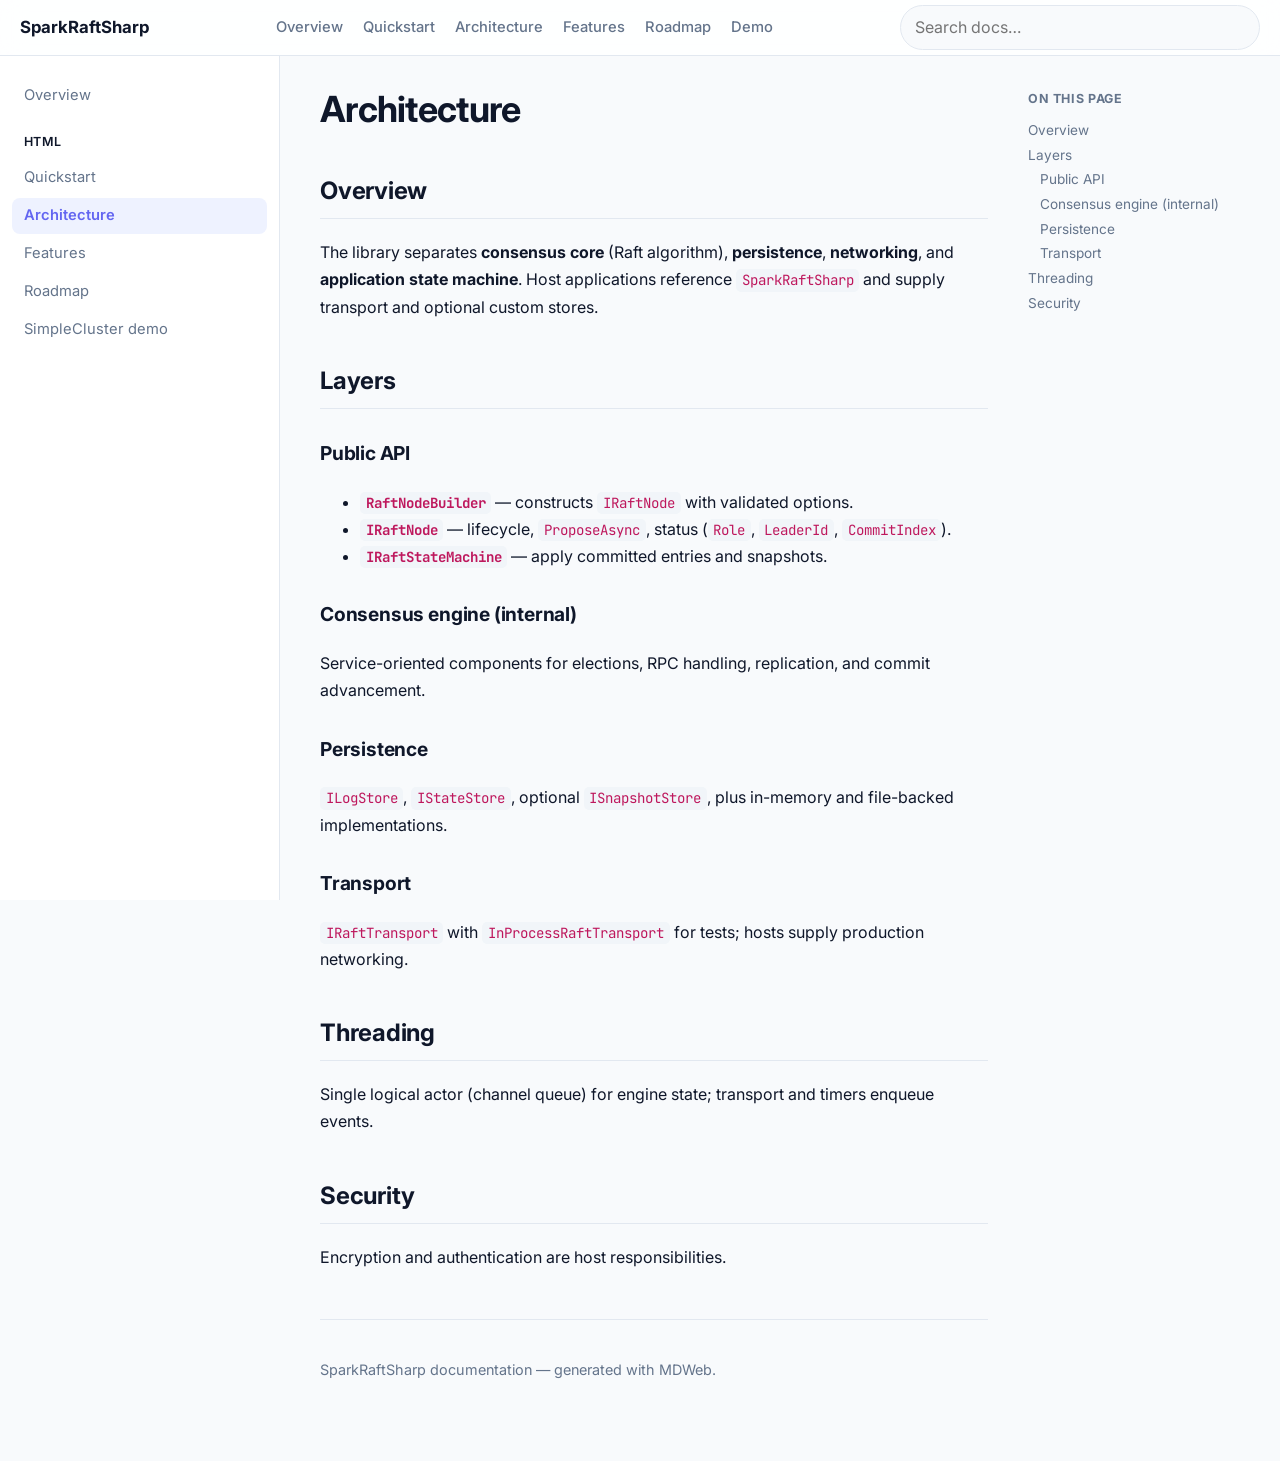
==== docs/architecture.html @ a47719d0 "fix html site theme disappears" ====
<!DOCTYPE html>
<html lang="en">
<head>
  <meta charset="utf-8">
  <meta name="viewport" content="width=device-width, initial-scale=1">
  <title>Architecture · SparkRaftSharp</title>
  <meta name="description" content="Raft consensus library for .NET clustered applications.">
  <link rel="preconnect" href="https://fonts.googleapis.com">
  <link rel="preconnect" href="https://fonts.gstatic.com" crossorigin>
  <link href="https://fonts.googleapis.com/css2?family=Inter:wght@400;500;600;700&family=JetBrains+Mono:wght@400;500&display=swap" rel="stylesheet">
  <link rel="stylesheet" href="assets/css/site.css">
  <link rel="stylesheet" href="assets/vendor/atom-one-dark.min.css">
</head>
<body>
  <div class="site">
    <header class="topbar">
      <button class="sidebar-toggle" id="sidebar-toggle" type="button" aria-label="Toggle navigation">☰</button>
      <a href="index.html" class="brand">SparkRaftSharp</a>
      <nav class="topbar-nav" aria-label="Primary">
        <a href="index.html">Overview</a>
        <a href="quickstart.html">Quickstart</a>
        <a href="architecture.html">Architecture</a>
        <a href="features.html">Features</a>
        <a href="roadmap.html">Roadmap</a>
        <a href="simple-cluster.html">Demo</a>
      </nav>
      <div class="search-wrap">
        <input type="search" id="search" placeholder="Search docs…" autocomplete="off">
      </div>
    </header>

    <div class="layout">
      <aside class="sidebar" id="sidebar">
        <nav class="nav" aria-label="Documentation">
          <ul class="nav-list">
            
                        <li class="nav-item depth-0">
                          
                            <a href="index.html" class="nav-link">Overview</a>
                            
                        </li>
                        
                        <li class="nav-item depth-0">
                          
                            <span class="nav-group">html</span>
                            
                        </li>
                        
                        <li class="nav-item depth-0">
                          
                            <a href="quickstart.html" class="nav-link">Quickstart</a>
                            
                        </li>
                        
                        <li class="nav-item depth-0 is-active">
                          
                            <a href="architecture.html" class="nav-link">Architecture</a>
                            
                        </li>
                        
                        <li class="nav-item depth-0">
                          
                            <a href="features.html" class="nav-link">Features</a>
                            
                        </li>
                        
                        <li class="nav-item depth-0">
                          
                            <a href="roadmap.html" class="nav-link">Roadmap</a>
                            
                        </li>
                        
                        <li class="nav-item depth-0">
                          
                            <a href="simple-cluster.html" class="nav-link">SimpleCluster demo</a>
                            
                        </li>
                        
          </ul>
        </nav>
      </aside>

      <main class="content">
        <article class="doc">
          <header class="doc-header">
            <h1>Architecture</h1>
          </header>
          <div class="doc-body"><h2 id="overview">Overview</h2>
<p>The library separates <strong>consensus core</strong> (Raft algorithm), <strong>persistence</strong>, <strong>networking</strong>, and <strong>application state machine</strong>. Host applications reference <code>SparkRaftSharp</code> and supply transport and optional custom stores.</p>
<h2 id="layers">Layers</h2>
<h3 id="public-api">Public API</h3>
<ul>
<li><strong><code>RaftNodeBuilder</code></strong> — constructs <code>IRaftNode</code> with validated options.</li>
<li><strong><code>IRaftNode</code></strong> — lifecycle, <code>ProposeAsync</code>, status (<code>Role</code>, <code>LeaderId</code>, <code>CommitIndex</code>).</li>
<li><strong><code>IRaftStateMachine</code></strong> — apply committed entries and snapshots.</li>
</ul>
<h3 id="consensus-engine-internal">Consensus engine (internal)</h3>
<p>Service-oriented components for elections, RPC handling, replication, and commit advancement.</p>
<h3 id="persistence">Persistence</h3>
<p><code>ILogStore</code>, <code>IStateStore</code>, optional <code>ISnapshotStore</code>, plus in-memory and file-backed implementations.</p>
<h3 id="transport">Transport</h3>
<p><code>IRaftTransport</code> with <code>InProcessRaftTransport</code> for tests; hosts supply production networking.</p>
<h2 id="threading">Threading</h2>
<p>Single logical actor (channel queue) for engine state; transport and timers enqueue events.</p>
<h2 id="security">Security</h2>
<p>Encryption and authentication are host responsibilities.</p>
</div>
          <footer class="doc-footer">
            <p>SparkRaftSharp documentation — generated with MDWeb.</p>
          </footer>
        </article>

        
                <aside class="toc" aria-label="On this page">
                  <p class="toc-title">On this page</p>
                  <ul>
                    
                        <li class="toc-h2">
                          <a href="#overview">Overview</a>
                        </li>
                        
                        <li class="toc-h2">
                          <a href="#layers">Layers</a>
                        </li>
                        
                        <li class="toc-h3">
                          <a href="#public-api">Public API</a>
                        </li>
                        
                        <li class="toc-h3">
                          <a href="#consensus-engine-internal">Consensus engine (internal)</a>
                        </li>
                        
                        <li class="toc-h3">
                          <a href="#persistence">Persistence</a>
                        </li>
                        
                        <li class="toc-h3">
                          <a href="#transport">Transport</a>
                        </li>
                        
                        <li class="toc-h2">
                          <a href="#threading">Threading</a>
                        </li>
                        
                        <li class="toc-h2">
                          <a href="#security">Security</a>
                        </li>
                        
                  </ul>
                </aside>
                
      </main>
    </div>
  </div>
  <script src="assets/vendor/mermaid.min.js"></script>
  <script src="assets/vendor/highlight.min.js"></script>
  <script src="assets/js/site.js"></script>
</body>
</html>
---- docs/assets/css/site.css ----
:root {
  --bg: #f8fafc;
  --bg-elevated: #ffffff;
  --text: #0f172a;
  --text-muted: #64748b;
  --border: #e2e8f0;
  --accent: #6366f1;
  --accent-soft: #eef2ff;
  --accent-hover: #4f46e5;
  --code-bg: #1e293b;
  --code-text: #e2e8f0;
  --sidebar-width: 280px;
  --topbar-height: 56px;
  --toc-width: 220px;
  --radius: 10px;
  --shadow: 0 1px 3px rgba(15, 23, 42, 0.08), 0 4px 16px rgba(15, 23, 42, 0.04);
  --font-sans: "Inter", system-ui, -apple-system, sans-serif;
  --font-mono: "JetBrains Mono", ui-monospace, monospace;
}

* { box-sizing: border-box; }

html {
  scroll-behavior: smooth;
}

body {
  margin: 0;
  font-family: var(--font-sans);
  font-size: 16px;
  line-height: 1.7;
  color: var(--text);
  background: var(--bg);
  -webkit-font-smoothing: antialiased;
}

a { color: var(--accent); text-decoration: none; }
a:hover { color: var(--accent-hover); text-decoration: underline; }

.site { min-height: 100vh; }

.topbar {
  position: sticky;
  top: 0;
  z-index: 100;
  display: flex;
  align-items: center;
  gap: 1rem;
  height: var(--topbar-height);
  padding: 0 1.25rem;
  background: rgba(255, 255, 255, 0.85);
  backdrop-filter: blur(12px);
  border-bottom: 1px solid var(--border);
}

.brand {
  font-weight: 700;
  font-size: 1.05rem;
  color: var(--text);
  text-decoration: none;
  white-space: nowrap;
}

.brand:hover { color: var(--accent); text-decoration: none; }

.sidebar-toggle {
  display: none;
  border: 1px solid var(--border);
  background: var(--bg-elevated);
  border-radius: 8px;
  padding: 0.35rem 0.6rem;
  cursor: pointer;
  font-size: 1.1rem;
}

.search-wrap { flex: 1; max-width: 360px; margin-left: auto; }

.search-wrap input {
  width: 100%;
  padding: 0.5rem 0.85rem;
  border: 1px solid var(--border);
  border-radius: 999px;
  background: var(--bg);
  font: inherit;
  outline: none;
  transition: border-color 0.15s, box-shadow 0.15s;
}

.search-wrap input:focus {
  border-color: var(--accent);
  box-shadow: 0 0 0 3px var(--accent-soft);
}

.layout {
  display: grid;
  grid-template-columns: var(--sidebar-width) 1fr;
  min-height: calc(100vh - var(--topbar-height));
}

.sidebar {
  position: sticky;
  top: var(--topbar-height);
  height: calc(100vh - var(--topbar-height));
  overflow-y: auto;
  padding: 1.25rem 0.75rem 2rem;
  border-right: 1px solid var(--border);
  background: var(--bg-elevated);
}

.nav-list {
  list-style: none;
  margin: 0;
  padding: 0;
}

.nav-item { margin: 0.1rem 0; }

.nav-link,
.nav-group {
  display: block;
  padding: 0.35rem 0.75rem;
  border-radius: 8px;
  font-size: 0.92rem;
  color: var(--text-muted);
}

.nav-group {
  font-weight: 600;
  color: var(--text);
  margin-top: 0.75rem;
  font-size: 0.78rem;
  text-transform: uppercase;
  letter-spacing: 0.04em;
}

.nav-link:hover {
  background: var(--accent-soft);
  color: var(--accent);
  text-decoration: none;
}

.nav-item.is-active > .nav-link {
  background: var(--accent-soft);
  color: var(--accent);
  font-weight: 600;
}

.nav-item.depth-1 .nav-link,
.nav-item.depth-1 .nav-group { padding-left: 1.25rem; }
.nav-item.depth-2 .nav-link,
.nav-item.depth-2 .nav-group { padding-left: 2rem; }
.nav-item.depth-3 .nav-link,
.nav-item.depth-3 .nav-group { padding-left: 2.75rem; }

.content {
  display: grid;
  grid-template-columns: minmax(0, 1fr) var(--toc-width);
  gap: 2rem;
  padding: 2rem 2.5rem 4rem;
  max-width: 1200px;
}

.doc { min-width: 0; }

.doc-header h1 {
  margin: 0 0 1.5rem;
  font-size: 2.25rem;
  font-weight: 700;
  letter-spacing: -0.02em;
  line-height: 1.2;
}

.doc-body h2,
.doc-body h3,
.doc-body h4 {
  scroll-margin-top: calc(var(--topbar-height) + 1rem);
  letter-spacing: -0.01em;
}

.doc-body h2 {
  margin-top: 2.5rem;
  padding-bottom: 0.4rem;
  border-bottom: 1px solid var(--border);
  font-size: 1.5rem;
}

.doc-body h3 { font-size: 1.2rem; margin-top: 1.75rem; }

.doc-body p,
.doc-body ul,
.doc-body ol,
.doc-body blockquote,
.doc-body pre {
  margin: 1rem 0;
}

.doc-body blockquote {
  margin-left: 0;
  padding: 0.75rem 1rem;
  border-left: 4px solid var(--accent);
  background: var(--accent-soft);
  border-radius: 0 var(--radius) var(--radius) 0;
  color: var(--text-muted);
}

.doc-body code {
  font-family: var(--font-mono);
  font-size: 0.88em;
  background: #f1f5f9;
  padding: 0.15em 0.4em;
  border-radius: 5px;
  color: #be185d;
  font-variant-ligatures: none;
  font-feature-settings: "liga" 0, "calt" 0;
}

.doc-body pre {
  margin: 1rem 0;
  padding: 0;
  background: transparent;
  border-radius: var(--radius);
  overflow: hidden;
  box-shadow: var(--shadow);
  border: 1px solid var(--border);
}

.doc-body pre code {
  display: block;
  padding: 1rem 1.15rem;
  overflow-x: auto;
  line-height: 1.55;
  border-radius: var(--radius);
  background: var(--code-bg);
  color: var(--code-text);
  font-size: 0.85rem;
  white-space: pre;
  font-variant-ligatures: none;
  font-feature-settings: "liga" 0, "calt" 0;
}

.doc-body pre code.hljs {
  padding: 1rem 1.15rem;
  border-radius: var(--radius);
}

.doc-body .mermaid {
  display: flex;
  justify-content: center;
  margin: 1.25rem 0;
  padding: 1.25rem;
  background: #1e293b;
  border: 1px solid var(--border);
  border-radius: var(--radius);
  box-shadow: var(--shadow);
  overflow-x: auto;
  color: #e2e8f0;
}

.doc-body .mermaid svg {
  display: block;
  max-width: 100%;
  height: auto;
}

.doc-body table {
  width: 100%;
  border-collapse: collapse;
  margin: 1.25rem 0;
  font-size: 0.95rem;
  box-shadow: var(--shadow);
  border-radius: var(--radius);
  overflow: hidden;
}

.doc-body th,
.doc-body td {
  border: 1px solid var(--border);
  padding: 0.65rem 0.85rem;
  text-align: left;
}

.doc-body th {
  background: #f1f5f9;
  font-weight: 600;
}

.doc-body tr:nth-child(even) td { background: #fafbfc; }

.doc-body img {
  max-width: 100%;
  border-radius: var(--radius);
  box-shadow: var(--shadow);
}

.doc-body .task-list-item {
  list-style: none;
}

.doc-footer {
  margin-top: 3rem;
  padding-top: 1.5rem;
  border-top: 1px solid var(--border);
  color: var(--text-muted);
  font-size: 0.9rem;
}

.toc {
  position: sticky;
  top: calc(var(--topbar-height) + 1.5rem);
  align-self: start;
  max-height: calc(100vh - var(--topbar-height) - 3rem);
  overflow-y: auto;
  padding-left: 0.5rem;
}

.toc-title {
  font-size: 0.78rem;
  font-weight: 700;
  text-transform: uppercase;
  letter-spacing: 0.05em;
  color: var(--text-muted);
  margin: 0 0 0.75rem;
}

.toc ul {
  list-style: none;
  margin: 0;
  padding: 0;
}

.toc li { margin: 0.35rem 0; }

.toc a {
  font-size: 0.85rem;
  color: var(--text-muted);
  text-decoration: none;
  display: block;
  line-height: 1.4;
}

.toc a:hover { color: var(--accent); }

.toc-h3 { padding-left: 0.75rem; }
.toc-h4 { padding-left: 1.25rem; }

.nav-item.is-hidden { display: none; }

@media (max-width: 1100px) {
  .content { grid-template-columns: 1fr; }
  .toc { display: none; }
}

@media (max-width: 900px) {
  .sidebar-toggle { display: block; }

  .layout { grid-template-columns: 1fr; }

  .sidebar {
    position: fixed;
    left: 0;
    top: var(--topbar-height);
    width: min(var(--sidebar-width), 85vw);
    transform: translateX(-100%);
    transition: transform 0.2s ease;
    z-index: 90;
    box-shadow: var(--shadow);
  }

  .sidebar.is-open { transform: translateX(0); }

  .content { padding: 1.25rem 1rem 3rem; }

  .doc-header h1 { font-size: 1.75rem; }
}

/* Portfolio page */

.portfolio-layout {
  display: grid;
  grid-template-columns: minmax(0, 1fr) var(--toc-width);
  gap: 2rem;
  max-width: 1100px;
  margin: 0 auto;
  padding: 2.5rem 2rem 4rem;
}

.portfolio-main { min-width: 0; }

.hero {
  display: flex;
  align-items: flex-start;
  gap: 1.75rem;
  margin-bottom: 2.5rem;
}

.hero-avatar {
  width: 96px;
  height: 96px;
  border-radius: 50%;
  box-shadow: var(--shadow);
  flex-shrink: 0;
}

.hero-text h1 {
  margin: 0 0 0.5rem;
  font-size: 2.25rem;
  font-weight: 700;
  letter-spacing: -0.02em;
  line-height: 1.2;
}

.hero-tagline {
  margin: 0 0 1rem;
  font-size: 1.1rem;
  color: var(--text-muted);
  line-height: 1.6;
}

.hero-links {
  display: flex;
  flex-wrap: wrap;
  gap: 0.5rem 1rem;
  font-size: 0.92rem;
}

.hero-links a {
  display: inline-flex;
  align-items: center;
  gap: 0.35rem;
  font-weight: 500;
}

.section-title {
  margin: 2.5rem 0 1rem;
  padding-bottom: 0.4rem;
  border-bottom: 1px solid var(--border);
  font-size: 1.5rem;
  font-weight: 700;
  letter-spacing: -0.01em;
  scroll-margin-top: calc(var(--topbar-height) + 1rem);
}

.section-lead {
  margin: 0 0 1.25rem;
  color: var(--text-muted);
}

.project-grid {
  display: grid;
  grid-template-columns: repeat(auto-fill, minmax(300px, 1fr));
  gap: 1rem;
  margin: 1.25rem 0;
}

.project-card {
  display: flex;
  flex-direction: column;
  padding: 1.15rem 1.25rem;
  background: var(--bg-elevated);
  border: 1px solid var(--border);
  border-radius: var(--radius);
  box-shadow: var(--shadow);
  transition: border-color 0.15s, box-shadow 0.15s;
}

.project-card:hover {
  border-color: #c7d2fe;
  box-shadow: 0 4px 20px rgba(99, 102, 241, 0.1);
}

.project-card h3 {
  margin: 0 0 0.35rem;
  font-size: 1.05rem;
  font-weight: 600;
}

.project-card h3 a {
  color: var(--text);
  text-decoration: none;
}

.project-card h3 a:hover {
  color: var(--accent);
}

.project-meta {
  display: flex;
  flex-wrap: wrap;
  gap: 0.35rem;
  margin-bottom: 0.65rem;
}

.tag {
  display: inline-block;
  padding: 0.15rem 0.5rem;
  font-size: 0.72rem;
  font-weight: 600;
  text-transform: uppercase;
  letter-spacing: 0.03em;
  color: var(--accent);
  background: var(--accent-soft);
  border-radius: 999px;
}

.project-card p {
  margin: 0;
  flex: 1;
  font-size: 0.92rem;
  color: var(--text-muted);
  line-height: 1.55;
}

.project-card .card-links {
  margin-top: 0.85rem;
  font-size: 0.85rem;
}

.about-body {
  margin: 0 0 1.25rem;
  color: var(--text);
  line-height: 1.75;
}

.career-grid {
  display: grid;
  grid-template-columns: repeat(auto-fill, minmax(280px, 1fr));
  gap: 1rem;
  margin: 1.5rem 0;
}

.career-card {
  padding: 1.15rem 1.25rem;
  background: var(--bg-elevated);
  border: 1px solid var(--border);
  border-radius: var(--radius);
  box-shadow: var(--shadow);
}

.career-card h3 {
  margin: 0 0 0.5rem;
  font-size: 1rem;
  font-weight: 600;
  color: var(--accent);
}

.career-card p {
  margin: 0;
  font-size: 0.92rem;
  color: var(--text-muted);
  line-height: 1.6;
}

.skill-list {
  display: flex;
  flex-wrap: wrap;
  gap: 0.5rem;
  margin: 1rem 0 0;
  padding: 0;
  list-style: none;
}

.skill-list li {
  padding: 0.35rem 0.75rem;
  font-size: 0.88rem;
  font-weight: 500;
  color: var(--text);
  background: var(--bg-elevated);
  border: 1px solid var(--border);
  border-radius: 999px;
}

.ebook-table {
  width: 100%;
  border-collapse: collapse;
  margin: 1.25rem 0;
  font-size: 0.95rem;
  box-shadow: var(--shadow);
  border-radius: var(--radius);
  overflow: hidden;
}

.ebook-table th,
.ebook-table td {
  border: 1px solid var(--border);
  padding: 0.65rem 0.85rem;
  text-align: left;
}

.ebook-table th {
  background: #f1f5f9;
  font-weight: 600;
}

.ebook-table tr:nth-child(even) td { background: #fafbfc; }

.ebook-table a { font-weight: 500; }

.site-footer {
  margin-top: 3rem;
  padding-top: 1.5rem;
  border-top: 1px solid var(--border);
  color: var(--text-muted);
  font-size: 0.9rem;
}

.topbar-nav {
  display: flex;
  align-items: center;
  gap: 1.25rem;
  margin-left: auto;
  font-size: 0.92rem;
  font-weight: 500;
}

.topbar-nav a {
  color: var(--text-muted);
  text-decoration: none;
}

.topbar-nav a:hover {
  color: var(--accent);
  text-decoration: none;
}

@media (max-width: 1100px) {
  .portfolio-layout { grid-template-columns: 1fr; }
  .portfolio-layout .toc { display: none; }
}

.topbar-nav a.lang-switch {
  padding: 0.25rem 0.6rem;
  border: 1px solid var(--border);
  border-radius: 999px;
  background: var(--bg);
}

.topbar-nav a.lang-switch:hover {
  border-color: #c7d2fe;
  background: var(--accent-soft);
}

@media (max-width: 600px) {
  .hero { flex-direction: column; align-items: center; text-align: center; }
  .hero-links { justify-content: center; }
  .portfolio-layout { padding: 1.5rem 1rem 3rem; }
  .hero-text h1 { font-size: 1.75rem; }
  .topbar-nav { display: none; }
}

/* LightMediator docs */

.hero-icon {
  width: 96px;
  height: 96px;
  border-radius: 20px;
  display: flex;
  align-items: center;
  justify-content: center;
  flex-shrink: 0;
  font-weight: 700;
  font-size: 1.75rem;
  letter-spacing: -0.04em;
  color: var(--accent);
  background: var(--accent-soft);
  border: 1px solid #c7d2fe;
  box-shadow: var(--shadow);
}

.disclaimer {
  margin: 0 0 2rem;
  padding: 0.85rem 1rem;
  border-left: 4px solid #f59e0b;
  background: #fffbeb;
  border-radius: 0 var(--radius) var(--radius) 0;
  color: #92400e;
  font-size: 0.92rem;
  line-height: 1.6;
}

.disclaimer strong { color: #78350f; }

.code-panel {
  margin: 1.25rem 0;
  border-radius: var(--radius);
  box-shadow: var(--shadow);
  overflow: hidden;
  border: 1px solid var(--border);
  background: var(--code-bg);
}

.code-panel pre {
  margin: 0;
  padding: 0;
  border: 0;
  box-shadow: none;
  background: transparent;
}

.code-panel pre code {
  display: block;
  padding: 1.15rem 1.25rem;
  overflow-x: auto;
  font-family: var(--font-mono);
  font-size: 0.82rem;
  line-height: 1.55;
  color: var(--code-text);
  white-space: pre;
  background: transparent;
}

.code-panel pre code.language-csharp {
  font-size: 0.85rem;
  line-height: 1.6;
}

.section-subtitle {
  margin: 1.5rem 0 0.75rem;
  font-size: 1.1rem;
  font-weight: 600;
  color: var(--text);
  scroll-margin-top: calc(var(--topbar-height) + 1rem);
}

.section-body {
  margin-top: 0.5rem;
}
---- docs/assets/vendor/atom-one-dark.min.css ----
pre code.hljs{display:block;overflow-x:auto;padding:1em}code.hljs{padding:3px 5px}.hljs{color:#abb2bf;background:#282c34}.hljs-comment,.hljs-quote{color:#5c6370;font-style:italic}.hljs-doctag,.hljs-formula,.hljs-keyword{color:#c678dd}.hljs-deletion,.hljs-name,.hljs-section,.hljs-selector-tag,.hljs-subst{color:#e06c75}.hljs-literal{color:#56b6c2}.hljs-addition,.hljs-attribute,.hljs-meta .hljs-string,.hljs-regexp,.hljs-string{color:#98c379}.hljs-attr,.hljs-number,.hljs-selector-attr,.hljs-selector-class,.hljs-selector-pseudo,.hljs-template-variable,.hljs-type,.hljs-variable{color:#d19a66}.hljs-bullet,.hljs-link,.hljs-meta,.hljs-selector-id,.hljs-symbol,.hljs-title{color:#61aeee}.hljs-built_in,.hljs-class .hljs-title,.hljs-title.class_{color:#e6c07b}.hljs-emphasis{font-style:italic}.hljs-strong{font-weight:700}.hljs-link{text-decoration:underline}
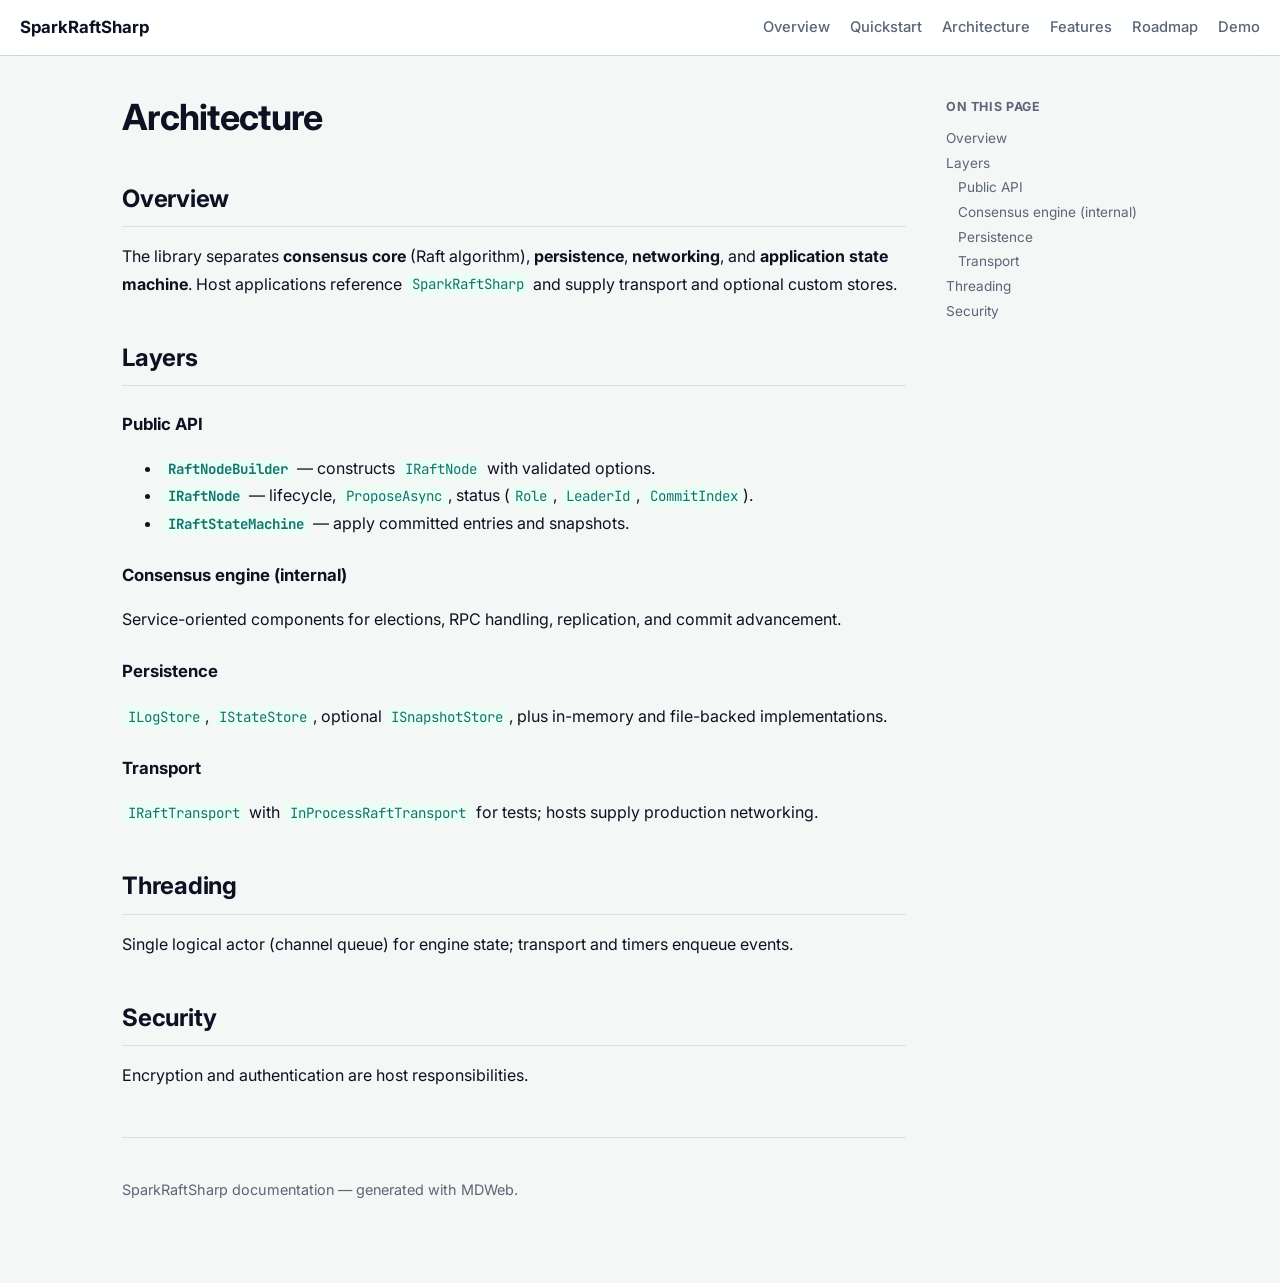
==== commit af0134b0: "fix html site layout and theme" ====
--- a/docs/architecture.html
+++ b/docs/architecture.html
@@ -8,13 +8,13 @@
   <link rel="preconnect" href="https://fonts.googleapis.com">
   <link rel="preconnect" href="https://fonts.gstatic.com" crossorigin>
   <link href="https://fonts.googleapis.com/css2?family=Inter:wght@400;500;600;700&family=JetBrains+Mono:wght@400;500&display=swap" rel="stylesheet">
-  <link rel="stylesheet" href="assets/css/site.css">
+  <link rel="stylesheet" href="assets/css/portfolio.css">
+  <link rel="stylesheet" href="assets/css/sparkraft-docs.css">
   <link rel="stylesheet" href="assets/vendor/atom-one-dark.min.css">
 </head>
 <body>
   <div class="site">
     <header class="topbar">
-      <button class="sidebar-toggle" id="sidebar-toggle" type="button" aria-label="Toggle navigation">☰</button>
       <a href="index.html" class="brand">SparkRaftSharp</a>
       <nav class="topbar-nav" aria-label="Primary">
         <a href="index.html">Overview</a>
@@ -24,68 +24,14 @@
         <a href="roadmap.html">Roadmap</a>
         <a href="simple-cluster.html">Demo</a>
       </nav>
-      <div class="search-wrap">
-        <input type="search" id="search" placeholder="Search docs…" autocomplete="off">
-      </div>
     </header>
 
-    <div class="layout">
-      <aside class="sidebar" id="sidebar">
-        <nav class="nav" aria-label="Documentation">
-          <ul class="nav-list">
-            
-                        <li class="nav-item depth-0">
-                          
-                            <a href="index.html" class="nav-link">Overview</a>
-                            
-                        </li>
-                        
-                        <li class="nav-item depth-0">
-                          
-                            <span class="nav-group">html</span>
-                            
-                        </li>
-                        
-                        <li class="nav-item depth-0">
-                          
-                            <a href="quickstart.html" class="nav-link">Quickstart</a>
-                            
-                        </li>
-                        
-                        <li class="nav-item depth-0 is-active">
-                          
-                            <a href="architecture.html" class="nav-link">Architecture</a>
-                            
-                        </li>
-                        
-                        <li class="nav-item depth-0">
-                          
-                            <a href="features.html" class="nav-link">Features</a>
-                            
-                        </li>
-                        
-                        <li class="nav-item depth-0">
-                          
-                            <a href="roadmap.html" class="nav-link">Roadmap</a>
-                            
-                        </li>
-                        
-                        <li class="nav-item depth-0">
-                          
-                            <a href="simple-cluster.html" class="nav-link">SimpleCluster demo</a>
-                            
-                        </li>
-                        
-          </ul>
-        </nav>
-      </aside>
-
-      <main class="content">
-        <article class="doc">
-          <header class="doc-header">
-            <h1>Architecture</h1>
-          </header>
-          <div class="doc-body"><h2 id="overview">Overview</h2>
+    <main class="portfolio-layout">
+      <div class="portfolio-main doc-body">
+        <header class="doc-header">
+          <h1>Architecture</h1>
+        </header>
+        <h2 id="overview">Overview</h2>
 <p>The library separates <strong>consensus core</strong> (Raft algorithm), <strong>persistence</strong>, <strong>networking</strong>, and <strong>application state machine</strong>. Host applications reference <code>SparkRaftSharp</code> and supply transport and optional custom stores.</p>
 <h2 id="layers">Layers</h2>
 <h3 id="public-api">Public API</h3>
@@ -104,54 +50,53 @@
 <p>Single logical actor (channel queue) for engine state; transport and timers enqueue events.</p>
 <h2 id="security">Security</h2>
 <p>Encryption and authentication are host responsibilities.</p>
-</div>
-          <footer class="doc-footer">
-            <p>SparkRaftSharp documentation — generated with MDWeb.</p>
-          </footer>
-        </article>
 
-        
-                <aside class="toc" aria-label="On this page">
-                  <p class="toc-title">On this page</p>
-                  <ul>
+        <footer class="doc-footer">
+          <p>SparkRaftSharp documentation — generated with MDWeb.</p>
+        </footer>
+      </div>
+
+      
+            <aside class="toc" aria-label="On this page">
+              <p class="toc-title">On this page</p>
+              <ul>
+                
+                    <li class="toc-h2">
+                      <a href="#overview">Overview</a>
+                    </li>
                     
-                        <li class="toc-h2">
-                          <a href="#overview">Overview</a>
-                        </li>
-                        
-                        <li class="toc-h2">
-                          <a href="#layers">Layers</a>
-                        </li>
-                        
-                        <li class="toc-h3">
-                          <a href="#public-api">Public API</a>
-                        </li>
-                        
-                        <li class="toc-h3">
-                          <a href="#consensus-engine-internal">Consensus engine (internal)</a>
-                        </li>
-                        
-                        <li class="toc-h3">
-                          <a href="#persistence">Persistence</a>
-                        </li>
-                        
-                        <li class="toc-h3">
-                          <a href="#transport">Transport</a>
-                        </li>
-                        
-                        <li class="toc-h2">
-                          <a href="#threading">Threading</a>
-                        </li>
-                        
-                        <li class="toc-h2">
-                          <a href="#security">Security</a>
-                        </li>
-                        
-                  </ul>
-                </aside>
-                
-      </main>
-    </div>
+                    <li class="toc-h2">
+                      <a href="#layers">Layers</a>
+                    </li>
+                    
+                    <li class="toc-h3">
+                      <a href="#public-api">Public API</a>
+                    </li>
+                    
+                    <li class="toc-h3">
+                      <a href="#consensus-engine-internal">Consensus engine (internal)</a>
+                    </li>
+                    
+                    <li class="toc-h3">
+                      <a href="#persistence">Persistence</a>
+                    </li>
+                    
+                    <li class="toc-h3">
+                      <a href="#transport">Transport</a>
+                    </li>
+                    
+                    <li class="toc-h2">
+                      <a href="#threading">Threading</a>
+                    </li>
+                    
+                    <li class="toc-h2">
+                      <a href="#security">Security</a>
+                    </li>
+                    
+              </ul>
+            </aside>
+            
+    </main>
   </div>
   <script src="assets/vendor/mermaid.min.js"></script>
   <script src="assets/vendor/highlight.min.js"></script>
--- a/docs/assets/css/portfolio.css
+++ b/docs/assets/css/portfolio.css
@@ -0,0 +1,448 @@
+:root {
+  --bg: #f8fafc;
+  --bg-elevated: #ffffff;
+  --text: #0f172a;
+  --text-muted: #64748b;
+  --border: #e2e8f0;
+  --accent: #6366f1;
+  --accent-soft: #eef2ff;
+  --accent-hover: #4f46e5;
+  --code-bg: #1e293b;
+  --code-text: #e2e8f0;
+  --topbar-height: 56px;
+  --toc-width: 220px;
+  --radius: 10px;
+  --shadow: 0 1px 3px rgba(15, 23, 42, 0.08), 0 4px 16px rgba(15, 23, 42, 0.04);
+  --font-sans: "Inter", system-ui, -apple-system, sans-serif;
+  --font-mono: "JetBrains Mono", ui-monospace, monospace;
+}
+
+* { box-sizing: border-box; }
+
+html { scroll-behavior: smooth; }
+
+body {
+  margin: 0;
+  font-family: var(--font-sans);
+  font-size: 16px;
+  line-height: 1.7;
+  color: var(--text);
+  background: var(--bg);
+  -webkit-font-smoothing: antialiased;
+}
+
+a { color: var(--accent); text-decoration: none; }
+a:hover { color: var(--accent-hover); text-decoration: underline; }
+
+.site { min-height: 100vh; }
+
+.topbar {
+  position: sticky;
+  top: 0;
+  z-index: 100;
+  display: flex;
+  align-items: center;
+  gap: 1rem;
+  height: var(--topbar-height);
+  padding: 0 1.25rem;
+  background: rgba(255, 255, 255, 0.85);
+  backdrop-filter: blur(12px);
+  border-bottom: 1px solid var(--border);
+}
+
+.brand {
+  font-weight: 700;
+  font-size: 1.05rem;
+  color: var(--text);
+  text-decoration: none;
+  white-space: nowrap;
+}
+
+.brand:hover { color: var(--accent); text-decoration: none; }
+
+.topbar-nav {
+  display: flex;
+  align-items: center;
+  gap: 1.25rem;
+  margin-left: auto;
+  font-size: 0.92rem;
+  font-weight: 500;
+}
+
+.topbar-nav a {
+  color: var(--text-muted);
+  text-decoration: none;
+}
+
+.topbar-nav a:hover {
+  color: var(--accent);
+  text-decoration: none;
+}
+
+.portfolio-layout {
+  display: grid;
+  grid-template-columns: minmax(0, 1fr) var(--toc-width);
+  gap: 2rem;
+  max-width: 1100px;
+  margin: 0 auto;
+  padding: 2.5rem 2rem 4rem;
+}
+
+.portfolio-main { min-width: 0; }
+
+.hero {
+  display: flex;
+  align-items: flex-start;
+  gap: 1.75rem;
+  margin-bottom: 2.5rem;
+}
+
+.hero-logo,
+.hero-mark {
+  width: 120px;
+  height: 120px;
+  border-radius: var(--radius);
+  box-shadow: var(--shadow);
+  flex-shrink: 0;
+  object-fit: cover;
+}
+
+.hero-mark {
+  display: flex;
+  align-items: center;
+  justify-content: center;
+  font-size: 2rem;
+  font-weight: 800;
+  letter-spacing: -0.04em;
+  color: #fff;
+  background: linear-gradient(135deg, #6366f1 0%, #4f46e5 55%, #1ed760 100%);
+}
+
+.hero-text h1 {
+  margin: 0 0 0.5rem;
+  font-size: 2.25rem;
+  font-weight: 700;
+  letter-spacing: -0.02em;
+  line-height: 1.2;
+}
+
+.hero-tagline {
+  margin: 0 0 1rem;
+  font-size: 1.1rem;
+  color: var(--text-muted);
+  line-height: 1.6;
+}
+
+.hero-links {
+  display: flex;
+  flex-wrap: wrap;
+  gap: 0.5rem 1rem;
+  font-size: 0.92rem;
+  margin-top: 0.75rem;
+}
+
+.hero-links a {
+  display: inline-flex;
+  align-items: center;
+  gap: 0.35rem;
+  font-weight: 500;
+}
+
+.disclaimer {
+  margin: 0 0 2rem;
+  padding: 0.85rem 1rem;
+  border-left: 4px solid #f59e0b;
+  background: #fffbeb;
+  border-radius: 0 var(--radius) var(--radius) 0;
+  color: #92400e;
+  font-size: 0.92rem;
+  line-height: 1.6;
+}
+
+.disclaimer strong {
+  color: #78350f;
+}
+
+.section-title {
+  margin: 2.5rem 0 1rem;
+  padding-bottom: 0.4rem;
+  border-bottom: 1px solid var(--border);
+  font-size: 1.5rem;
+  font-weight: 700;
+  letter-spacing: -0.01em;
+  scroll-margin-top: calc(var(--topbar-height) + 1rem);
+}
+
+.section-lead {
+  margin: 0 0 1.25rem;
+  color: var(--text-muted);
+}
+
+.subsection-title {
+  margin: 1.75rem 0 0.75rem;
+  font-size: 1.15rem;
+  font-weight: 600;
+  scroll-margin-top: calc(var(--topbar-height) + 1rem);
+}
+
+.doc-body p,
+.doc-body ul,
+.doc-body ol {
+  margin: 1rem 0;
+}
+
+.doc-body h3 {
+  font-size: 1.05rem;
+  margin-top: 1.5rem;
+  scroll-margin-top: calc(var(--topbar-height) + 1rem);
+}
+
+.doc-body blockquote {
+  margin: 1.25rem 0;
+  padding: 0.75rem 1rem;
+  border-left: 4px solid var(--accent);
+  background: var(--accent-soft);
+  border-radius: 0 var(--radius) var(--radius) 0;
+  color: var(--text-muted);
+}
+
+.doc-body code {
+  font-family: var(--font-mono);
+  font-size: 0.88em;
+  background: #f1f5f9;
+  padding: 0.15em 0.4em;
+  border-radius: 5px;
+  color: #be185d;
+}
+
+.doc-body pre {
+  margin: 1rem 0;
+  padding: 1rem 1.15rem;
+  background: var(--code-bg);
+  color: var(--code-text);
+  border-radius: var(--radius);
+  overflow-x: auto;
+  font-family: var(--font-mono);
+  font-size: 0.85rem;
+  line-height: 1.55;
+  box-shadow: var(--shadow);
+}
+
+.doc-body pre code {
+  background: none;
+  padding: 0;
+  color: inherit;
+}
+
+.doc-body table {
+  width: 100%;
+  border-collapse: collapse;
+  margin: 1.25rem 0;
+  font-size: 0.95rem;
+  box-shadow: var(--shadow);
+  border-radius: var(--radius);
+  overflow: hidden;
+}
+
+.doc-body th,
+.doc-body td {
+  border: 1px solid var(--border);
+  padding: 0.65rem 0.85rem;
+  text-align: left;
+}
+
+.doc-body th {
+  background: #f1f5f9;
+  font-weight: 600;
+}
+
+.doc-body tr:nth-child(even) td { background: #fafbfc; }
+
+.pillar-grid,
+.feature-grid {
+  display: grid;
+  grid-template-columns: repeat(auto-fill, minmax(240px, 1fr));
+  gap: 1rem;
+  margin: 1.25rem 0;
+}
+
+.pillar-card,
+.feature-card {
+  padding: 1.15rem 1.25rem;
+  background: var(--bg-elevated);
+  border: 1px solid var(--border);
+  border-radius: var(--radius);
+  box-shadow: var(--shadow);
+}
+
+.pillar-card h3,
+.feature-card h3 {
+  margin: 0 0 0.5rem;
+  font-size: 1rem;
+  font-weight: 600;
+  color: var(--accent);
+}
+
+.pillar-card p,
+.feature-card p {
+  margin: 0;
+  font-size: 0.92rem;
+  color: var(--text-muted);
+  line-height: 1.6;
+}
+
+.skill-list {
+  display: flex;
+  flex-wrap: wrap;
+  gap: 0.5rem;
+  margin: 1rem 0 0;
+  padding: 0;
+  list-style: none;
+}
+
+.skill-list li {
+  padding: 0.35rem 0.75rem;
+  font-size: 0.88rem;
+  font-weight: 500;
+  color: var(--text);
+  background: var(--bg-elevated);
+  border: 1px solid var(--border);
+  border-radius: 999px;
+}
+
+.diagram-block {
+  background: #f1f5f9;
+  border: 1px solid var(--border);
+  border-radius: var(--radius);
+  padding: 1.25rem;
+  font-family: var(--font-mono);
+  font-size: 0.78rem;
+  line-height: 1.45;
+  color: var(--text-muted);
+  overflow-x: auto;
+  margin: 1rem 0;
+  white-space: pre;
+}
+
+.demo-list {
+  columns: 2;
+  column-gap: 2rem;
+  margin: 1rem 0;
+  padding-left: 1.25rem;
+  font-size: 0.92rem;
+  color: var(--text-muted);
+}
+
+.demo-list li {
+  margin-bottom: 0.35rem;
+  break-inside: avoid;
+}
+
+.showcase-grid {
+  display: grid;
+  grid-template-columns: repeat(auto-fill, minmax(300px, 1fr));
+  gap: 1.25rem;
+  margin: 1.5rem 0 0.5rem;
+}
+
+.showcase-card {
+  margin: 0;
+  background: var(--bg-elevated);
+  border: 1px solid var(--border);
+  border-radius: var(--radius);
+  overflow: hidden;
+  box-shadow: var(--shadow);
+  transition: transform 0.18s ease, box-shadow 0.18s ease;
+}
+
+.showcase-card:hover {
+  transform: translateY(-2px);
+  box-shadow: 0 8px 24px rgba(15, 23, 42, 0.1);
+}
+
+.showcase-card-wide {
+  grid-column: 1 / -1;
+}
+
+.showcase-card img {
+  display: block;
+  width: 100%;
+  height: auto;
+  background: #0f0d18;
+}
+
+.showcase-card figcaption {
+  padding: 0.85rem 1rem;
+  font-size: 0.88rem;
+  color: var(--text-muted);
+  line-height: 1.55;
+  border-top: 1px solid var(--border);
+}
+
+.showcase-card figcaption strong {
+  display: block;
+  margin-bottom: 0.2rem;
+  font-size: 0.95rem;
+  font-weight: 600;
+  color: var(--text);
+}
+
+.toc {
+  position: sticky;
+  top: calc(var(--topbar-height) + 1.5rem);
+  align-self: start;
+  max-height: calc(100vh - var(--topbar-height) - 3rem);
+  overflow-y: auto;
+  padding-left: 0.5rem;
+}
+
+.toc-title {
+  font-size: 0.78rem;
+  font-weight: 700;
+  text-transform: uppercase;
+  letter-spacing: 0.05em;
+  color: var(--text-muted);
+  margin: 0 0 0.75rem;
+}
+
+.toc ul {
+  list-style: none;
+  margin: 0;
+  padding: 0;
+}
+
+.toc li { margin: 0.35rem 0; }
+
+.toc a {
+  font-size: 0.85rem;
+  color: var(--text-muted);
+  text-decoration: none;
+  display: block;
+  line-height: 1.4;
+}
+
+.toc a:hover { color: var(--accent); }
+
+.toc-h3 { padding-left: 0.75rem; }
+
+.site-footer {
+  margin-top: 3rem;
+  padding-top: 1.5rem;
+  border-top: 1px solid var(--border);
+  color: var(--text-muted);
+  font-size: 0.9rem;
+}
+
+@media (max-width: 1100px) {
+  .portfolio-layout { grid-template-columns: 1fr; }
+  .toc { display: none; }
+}
+
+@media (max-width: 600px) {
+  .hero { flex-direction: column; align-items: center; text-align: center; }
+  .hero-links { justify-content: center; }
+  .portfolio-layout { padding: 1.5rem 1rem 3rem; }
+  .hero-text h1 { font-size: 1.75rem; }
+  .topbar-nav { display: none; }
+  .demo-list { columns: 1; }
+}
--- a/docs/assets/css/sparkraft-docs.css
+++ b/docs/assets/css/sparkraft-docs.css
@@ -0,0 +1,127 @@
+/* SparkRaftSharp theme — portfolio layout (SkyUI) with a distinct color palette */
+
+:root {
+  --bg: #f4f7f6;
+  --bg-elevated: #ffffff;
+  --text: #0c1222;
+  --text-muted: #5c6578;
+  --border: #d8e0de;
+  --accent: #0d9488;
+  --accent-soft: #ecfdf5;
+  --accent-hover: #0f766e;
+  --code-bg: #0f2a28;
+  --code-text: #e2e8f0;
+  --shadow: 0 1px 3px rgba(12, 18, 34, 0.07), 0 4px 16px rgba(13, 148, 136, 0.06);
+}
+
+.topbar {
+  background: rgba(255, 255, 255, 0.9);
+  border-bottom-color: #c5ddd8;
+}
+
+.brand:hover {
+  color: var(--accent);
+}
+
+.hero-mark,
+.hero-icon {
+  width: 120px;
+  height: 120px;
+  border-radius: var(--radius);
+  box-shadow: var(--shadow);
+  flex-shrink: 0;
+  display: flex;
+  align-items: center;
+  justify-content: center;
+  font-size: 2rem;
+  font-weight: 800;
+  letter-spacing: -0.04em;
+  color: #fff;
+  background: linear-gradient(135deg, #0d9488 0%, #0f766e 50%, #f59e0b 100%);
+}
+
+.pillar-card:hover,
+.feature-card:hover {
+  border-color: #99d5c9;
+}
+
+.portfolio-main:has(.hero) .doc-header {
+  display: none;
+}
+
+.doc-header h1 {
+  margin: 0 0 1.5rem;
+  font-size: 2.25rem;
+  font-weight: 700;
+  letter-spacing: -0.02em;
+  line-height: 1.2;
+}
+
+.doc-footer {
+  margin-top: 3rem;
+  padding-top: 1.5rem;
+  border-top: 1px solid var(--border);
+  color: var(--text-muted);
+  font-size: 0.9rem;
+}
+
+.doc-body h2 {
+  margin: 2.5rem 0 1rem;
+  padding-bottom: 0.4rem;
+  border-bottom: 1px solid var(--border);
+  font-size: 1.5rem;
+  font-weight: 700;
+  letter-spacing: -0.01em;
+  scroll-margin-top: calc(var(--topbar-height) + 1rem);
+}
+
+.doc-body code {
+  color: #0f766e;
+  background: #ecfdf5;
+}
+
+.doc-body blockquote {
+  border-left-color: var(--accent);
+  background: var(--accent-soft);
+}
+
+.doc-body .mermaid {
+  display: flex;
+  justify-content: center;
+  margin: 1.25rem 0;
+  padding: 1.25rem;
+  background: var(--code-bg);
+  border: 1px solid #1e4d47;
+  border-radius: var(--radius);
+  box-shadow: var(--shadow);
+  overflow-x: auto;
+}
+
+.career-grid {
+  display: grid;
+  grid-template-columns: repeat(auto-fill, minmax(240px, 1fr));
+  gap: 1rem;
+  margin: 1.25rem 0;
+}
+
+.career-card {
+  padding: 1.15rem 1.25rem;
+  background: var(--bg-elevated);
+  border: 1px solid var(--border);
+  border-radius: var(--radius);
+  box-shadow: var(--shadow);
+}
+
+.career-card h3 {
+  margin: 0 0 0.5rem;
+  font-size: 1rem;
+  font-weight: 600;
+  color: var(--accent);
+}
+
+.career-card p {
+  margin: 0;
+  font-size: 0.92rem;
+  color: var(--text-muted);
+  line-height: 1.6;
+}
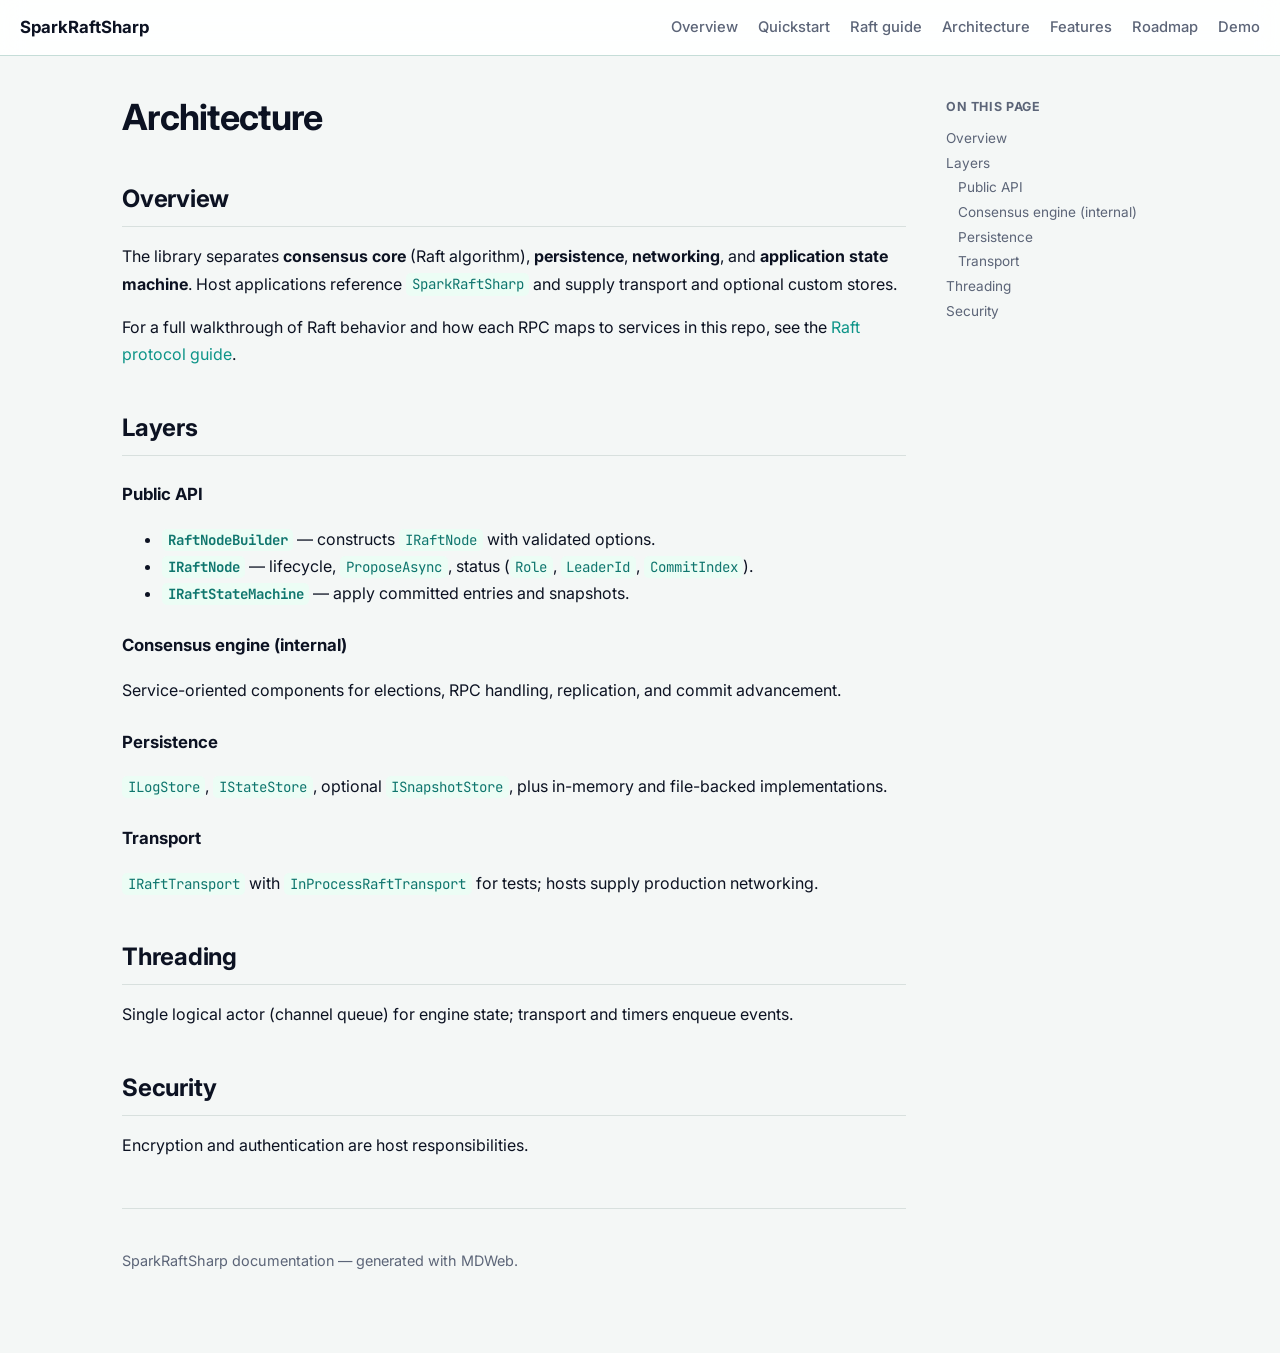
==== commit b01ee78e: "add raft protocol explaination" ====
--- a/docs/architecture.html
+++ b/docs/architecture.html
@@ -19,6 +19,7 @@
       <nav class="topbar-nav" aria-label="Primary">
         <a href="index.html">Overview</a>
         <a href="quickstart.html">Quickstart</a>
+        <a href="raft-protocol.html">Raft guide</a>
         <a href="architecture.html">Architecture</a>
         <a href="features.html">Features</a>
         <a href="roadmap.html">Roadmap</a>
@@ -33,6 +34,7 @@
         </header>
         <h2 id="overview">Overview</h2>
 <p>The library separates <strong>consensus core</strong> (Raft algorithm), <strong>persistence</strong>, <strong>networking</strong>, and <strong>application state machine</strong>. Host applications reference <code>SparkRaftSharp</code> and supply transport and optional custom stores.</p>
+<p>For a full walkthrough of Raft behavior and how each RPC maps to services in this repo, see the <a href="raft-protocol.html">Raft protocol guide</a>.</p>
 <h2 id="layers">Layers</h2>
 <h3 id="public-api">Public API</h3>
 <ul>
